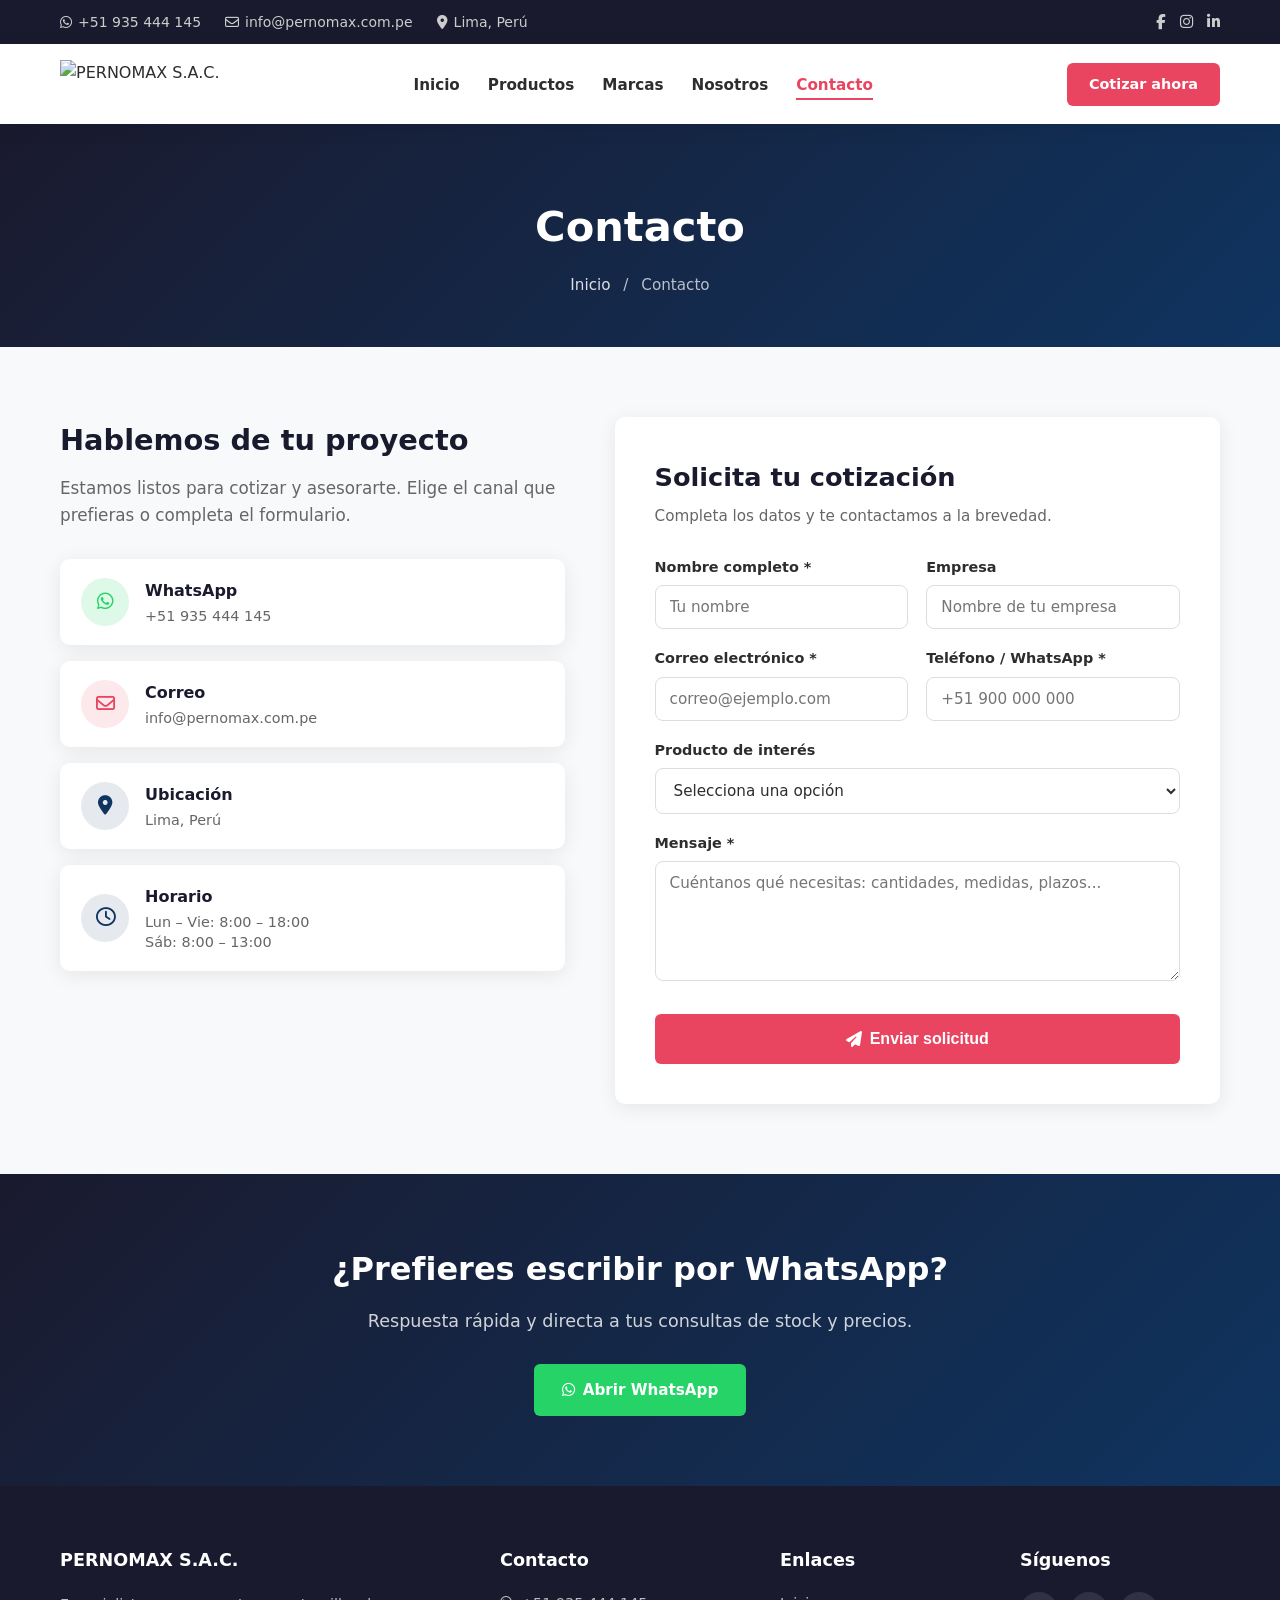
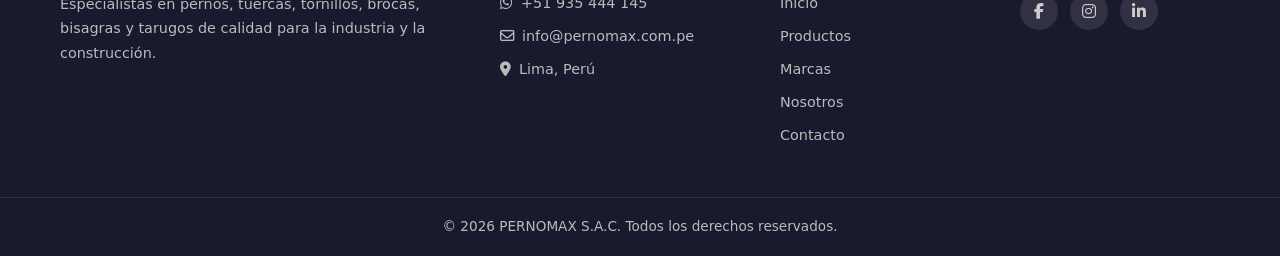
==== pages/contacto.html @ 6897b5e7 "avance del front demostracion" ====
<!DOCTYPE html>
<html lang="es">
<head>
    <meta charset="UTF-8">
    <meta name="viewport" content="width=device-width, initial-scale=1.0">
    <title>Contacto - PERNOMAX S.A.C. | Cotiza pernos, tuercas y fijaciones</title>
    <meta name="description" content="Contáctanos para cotizar pernos, tuercas, tornillos, brocas y fijaciones. WhatsApp, correo o formulario. Lima, Perú.">
    <link rel="stylesheet" href="../css/styles.css">
    <link rel="stylesheet" href="../css/styleContacto.css">
    <link rel="stylesheet" href="https://cdnjs.cloudflare.com/ajax/libs/font-awesome/6.5.1/css/all.min.css">
</head>
<body>

<!-- ==================== TOP BAR ==================== -->
<div class="top-bar">
    <div class="container">
        <div class="top-bar-left">
            <a href="https://wa.me/51935444145" target="_blank"><i class="fab fa-whatsapp"></i> +51 935 444 145</a>
            <a href="mailto:info@pernomax.com.pe"><i class="far fa-envelope"></i> info@pernomax.com.pe</a>
            <span><i class="fas fa-map-marker-alt"></i> Lima, Perú</span>
        </div>
        <div class="top-bar-right">
            <a href="#"><i class="fab fa-facebook-f"></i></a>
            <a href="#"><i class="fab fa-instagram"></i></a>
            <a href="#"><i class="fab fa-linkedin-in"></i></a>
        </div>
    </div>
</div>

<!-- ==================== HEADER ==================== -->
<header class="main-header">
    <div class="container header-inner">
        <a href="../index.html" class="logo">
            <img src="https://via.placeholder.com/220x55/1a1a2e/ffffff?text=PERNOMAX" alt="PERNOMAX S.A.C.">
        </a>
        <nav class="main-nav" id="mainNav">
            <ul>
                <li><a href="../index.html">Inicio</a></li>
                <li><a href="productos.html">Productos</a></li>
                <li><a href="marcas.html">Marcas</a></li>
                <li><a href="nosotros.html">Nosotros</a></li>
                <li><a href="contacto.html" class="active">Contacto</a></li>
            </ul>
        </nav>
        <a href="contacto.html" class="btn-header">Cotizar ahora</a>
        <button class="menu-toggle" id="menuToggle" aria-label="Menú">
            <i class="fas fa-bars"></i>
        </button>
    </div>
</header>

<!-- ==================== PAGE HERO ==================== -->
<section class="page-hero">
    <div class="container">
        <h1>Contacto</h1>
        <p class="breadcrumb">
            <a href="../index.html">Inicio</a> <span>/</span> Contacto
        </p>
    </div>
</section>

<!-- ==================== CONTACTO ==================== -->
<section class="contact-section">
    <div class="container contact-grid">

        <!-- Info lateral -->
        <div class="contact-info">
            <h2>Hablemos de tu proyecto</h2>
            <p>Estamos listos para cotizar y asesorarte. Elige el canal que prefieras o completa el formulario.</p>

            <div class="contact-cards">
                <a href="https://wa.me/51935444145" target="_blank" class="contact-card">
                    <div class="contact-card-icon whatsapp">
                        <i class="fab fa-whatsapp"></i>
                    </div>
                    <div>
                        <h3>WhatsApp</h3>
                        <p>+51 935 444 145</p>
                    </div>
                </a>

                <a href="mailto:info@pernomax.com.pe" class="contact-card">
                    <div class="contact-card-icon email">
                        <i class="far fa-envelope"></i>
                    </div>
                    <div>
                        <h3>Correo</h3>
                        <p>info@pernomax.com.pe</p>
                    </div>
                </a>

                <div class="contact-card">
                    <div class="contact-card-icon location">
                        <i class="fas fa-map-marker-alt"></i>
                    </div>
                    <div>
                        <h3>Ubicación</h3>
                        <p>Lima, Perú</p>
                    </div>
                </div>

                <div class="contact-card">
                    <div class="contact-card-icon hours">
                        <i class="far fa-clock"></i>
                    </div>
                    <div>
                        <h3>Horario</h3>
                        <p>Lun – Vie: 8:00 – 18:00<br>Sáb: 8:00 – 13:00</p>
                    </div>
                </div>
            </div>
        </div>

        <!-- Formulario -->
        <div class="contact-form-wrap">
            <h2>Solicita tu cotización</h2>
            <p class="form-subtitle">Completa los datos y te contactamos a la brevedad.</p>

            <form class="contact-form" id="contactForm" action="#" method="post">
                <div class="form-row">
                    <div class="form-group">
                        <label for="nombre">Nombre completo *</label>
                        <input type="text" id="nombre" name="nombre" required placeholder="Tu nombre">
                    </div>
                    <div class="form-group">
                        <label for="empresa">Empresa</label>
                        <input type="text" id="empresa" name="empresa" placeholder="Nombre de tu empresa">
                    </div>
                </div>

                <div class="form-row">
                    <div class="form-group">
                        <label for="email">Correo electrónico *</label>
                        <input type="email" id="email" name="email" required placeholder="correo@ejemplo.com">
                    </div>
                    <div class="form-group">
                        <label for="telefono">Teléfono / WhatsApp *</label>
                        <input type="tel" id="telefono" name="telefono" required placeholder="+51 900 000 000">
                    </div>
                </div>

                <div class="form-group">
                    <label for="producto">Producto de interés</label>
                    <select id="producto" name="producto">
                        <option value="">Selecciona una opción</option>
                        <option value="clavos">Clavos de acero</option>
                        <option value="bisagras">Bisagras</option>
                        <option value="brocas">Brocas</option>
                        <option value="tarugos">Tarugos</option>
                        <option value="pernos">Pernos y tuercas</option>
                        <option value="tornillos">Tornillos</option>
                        <option value="otro">Otro / varios</option>
                    </select>
                </div>

                <div class="form-group">
                    <label for="mensaje">Mensaje *</label>
                    <textarea id="mensaje" name="mensaje" rows="5" required placeholder="Cuéntanos qué necesitas: cantidades, medidas, plazos..."></textarea>
                </div>

                <button type="submit" class="btn btn-primary btn-submit">
                    <i class="fas fa-paper-plane"></i> Enviar solicitud
                </button>
            </form>
        </div>

    </div>
</section>

<!-- ==================== CTA WHATSAPP ==================== -->
<section class="cta">
    <div class="container">
        <h2>¿Prefieres escribir por WhatsApp?</h2>
        <p>Respuesta rápida y directa a tus consultas de stock y precios.</p>
        <div class="cta-buttons">
            <a href="https://wa.me/51935444145" class="btn btn-whatsapp" target="_blank">
                <i class="fab fa-whatsapp"></i> Abrir WhatsApp
            </a>
        </div>
    </div>
</section>

<!-- ==================== FOOTER ==================== -->
<footer class="main-footer">
    <div class="container footer-grid">
        <div class="footer-col">
            <h4>PERNOMAX S.A.C.</h4>
            <p>Especialistas en pernos, tuercas, tornillos, brocas, bisagras y tarugos de calidad para la industria y la construcción.</p>
        </div>
        <div class="footer-col">
            <h4>Contacto</h4>
            <ul>
                <li><i class="fab fa-whatsapp"></i> +51 935 444 145</li>
                <li><i class="far fa-envelope"></i> info@pernomax.com.pe</li>
                <li><i class="fas fa-map-marker-alt"></i> Lima, Perú</li>
            </ul>
        </div>
        <div class="footer-col">
            <h4>Enlaces</h4>
            <ul>
                <li><a href="../index.html">Inicio</a></li>
                <li><a href="productos.html">Productos</a></li>
                <li><a href="marcas.html">Marcas</a></li>
                <li><a href="nosotros.html">Nosotros</a></li>
                <li><a href="contacto.html">Contacto</a></li>
            </ul>
        </div>
        <div class="footer-col">
            <h4>Síguenos</h4>
            <div class="social-links">
                <a href="#"><i class="fab fa-facebook-f"></i></a>
                <a href="#"><i class="fab fa-instagram"></i></a>
                <a href="#"><i class="fab fa-linkedin-in"></i></a>
            </div>
        </div>
    </div>
    <div class="footer-bottom">
        <div class="container">
            <p>&copy; 2026 PERNOMAX S.A.C. Todos los derechos reservados.</p>
        </div>
    </div>
</footer>

<script>
    const menuToggle = document.getElementById('menuToggle');
    const mainNav = document.getElementById('mainNav');
    menuToggle.addEventListener('click', () => {
        mainNav.classList.toggle('active');
        menuToggle.querySelector('i').classList.toggle('fa-bars');
        menuToggle.querySelector('i').classList.toggle('fa-times');
    });

    // Formulario (demo - sin backend)
    document.getElementById('contactForm').addEventListener('submit', function (e) {
        e.preventDefault();
        alert('¡Gracias! Hemos recibido tu solicitud. Te contactaremos pronto.\n\n(Este es un formulario de demostración. Conecta un backend o servicio como Formspree para enviarlo de verdad.)');
        this.reset();
    });
</script>
</body>
</html>
---- css/styles.css ----
/* ==================== RESET & BASE ==================== */
*, *::before, *::after {
    margin: 0;
    padding: 0;
    box-sizing: border-box;
}

:root {
    --primary: #0f3460;
    --primary-dark: #1a1a2e;
    --accent: #e94560;
    --accent-hover: #c73a52;
    --text: #2d2d2d;
    --text-light: #666;
    --bg-light: #f8f9fa;
    --white: #ffffff;
    --shadow: 0 4px 20px rgba(0, 0, 0, 0.08);
    --radius: 10px;
    --transition: all 0.3s ease;
}

html {
    scroll-behavior: smooth;
}

body {
    font-family: 'Segoe UI', system-ui, -apple-system, sans-serif;
    color: var(--text);
    line-height: 1.6;
    background: var(--white);
}

img {
    max-width: 100%;
    height: auto;
    display: block;
}

a {
    text-decoration: none;
    color: inherit;
    transition: var(--transition);
}

ul {
    list-style: none;
}

.container {
    width: 100%;
    max-width: 1200px;
    margin: 0 auto;
    padding: 0 20px;
}

/* ==================== TOP BAR ==================== */
.top-bar {
    background: var(--primary-dark);
    color: #ccc;
    font-size: 0.875rem;
    padding: 10px 0;
}

.top-bar .container {
    display: flex;
    justify-content: space-between;
    align-items: center;
    flex-wrap: wrap;
    gap: 10px;
}

.top-bar-left {
    display: flex;
    gap: 24px;
    flex-wrap: wrap;
}

.top-bar-left a,
.top-bar-left span {
    display: flex;
    align-items: center;
    gap: 6px;
    color: #ccc;
}

.top-bar-left a:hover {
    color: var(--white);
}

.top-bar-right {
    display: flex;
    gap: 14px;
}

.top-bar-right a {
    color: #ccc;
    font-size: 0.95rem;
}

.top-bar-right a:hover {
    color: var(--accent);
}

/* ==================== HEADER ==================== */
.main-header {
    background: var(--white);
    box-shadow: var(--shadow);
    position: sticky;
    top: 0;
    z-index: 1000;
}

.header-inner {
    display: flex;
    align-items: center;
    justify-content: space-between;
    height: 80px;
    gap: 20px;
    position: relative;
}

.logo img {
    height: 48px;
    width: auto;
}

.main-nav ul {
    display: flex;
    gap: 28px;
}

.main-nav a {
    font-weight: 600;
    font-size: 0.95rem;
    color: var(--text);
    position: relative;
}

.main-nav a:hover,
.main-nav a.active {
    color: var(--accent);
}

.main-nav a.active::after {
    content: '';
    position: absolute;
    bottom: -6px;
    left: 0;
    width: 100%;
    height: 2px;
    background: var(--accent);
}

.btn-header {
    background: var(--accent);
    color: var(--white);
    padding: 10px 22px;
    border-radius: 6px;
    font-weight: 600;
    font-size: 0.9rem;
}

.btn-header:hover {
    background: var(--accent-hover);
}

.menu-toggle {
    display: none;
    background: none;
    border: none;
    font-size: 1.5rem;
    cursor: pointer;
    color: var(--primary-dark);
}

/* ==================== HERO ==================== */
.hero {
    position: relative;
    background: linear-gradient(135deg, #1a1a2e 0%, #0f3460 100%);
    color: var(--white);
    padding: 80px 0;
    overflow: hidden;
}

.hero-overlay {
    position: absolute;
    inset: 0;
    background: radial-gradient(circle at 70% 50%, rgba(233, 69, 96, 0.15), transparent 60%);
    opacity: 1;
}

.hero-content {
    position: relative;
    display: grid;
    grid-template-columns: 1fr 1fr;
    gap: 50px;
    align-items: center;
}

.hero-badge {
    display: inline-block;
    background: rgba(233, 69, 96, 0.2);
    color: var(--accent);
    padding: 6px 14px;
    border-radius: 20px;
    font-size: 0.85rem;
    font-weight: 600;
    margin-bottom: 16px;
    border: 1px solid rgba(233, 69, 96, 0.35);
}

.hero-text h1 {
    font-size: 2.8rem;
    font-weight: 800;
    line-height: 1.2;
    margin-bottom: 18px;
}

.hero-text p {
    font-size: 1.1rem;
    color: rgba(255, 255, 255, 0.85);
    margin-bottom: 30px;
    max-width: 480px;
}

.hero-buttons {
    display: flex;
    gap: 14px;
    flex-wrap: wrap;
}

.hero-image img {
    border-radius: var(--radius);
    box-shadow: 0 20px 50px rgba(0, 0, 0, 0.3);
}

/* ==================== BUTTONS ==================== */
.btn {
    display: inline-flex;
    align-items: center;
    gap: 8px;
    padding: 12px 26px;
    border-radius: 6px;
    font-weight: 600;
    font-size: 0.95rem;
    cursor: pointer;
    transition: var(--transition);
    border: 2px solid transparent;
}

.btn-primary {
    background: var(--accent);
    color: var(--white);
}

.btn-primary:hover {
    background: var(--accent-hover);
    transform: translateY(-2px);
}

.btn-outline {
    background: transparent;
    border-color: var(--white);
    color: var(--white);
}

.btn-outline:hover {
    background: var(--white);
    color: var(--primary-dark);
}

.btn-outline-light {
    background: transparent;
    border-color: var(--white);
    color: var(--white);
}

.btn-outline-light:hover {
    background: var(--white);
    color: var(--primary-dark);
}

.btn-whatsapp {
    background: #25d366;
    color: var(--white);
}

.btn-whatsapp:hover {
    background: #1ebe57;
    transform: translateY(-2px);
}

.btn-sm {
    padding: 8px 18px;
    font-size: 0.85rem;
    background: var(--primary);
    color: var(--white);
}

.btn-sm:hover {
    background: var(--primary-dark);
}

.btn-link {
    color: var(--accent);
    font-weight: 600;
    font-size: 0.9rem;
    display: inline-flex;
    align-items: center;
    gap: 6px;
}

.btn-link:hover {
    gap: 10px;
}

/* ==================== SECTIONS ==================== */
.section-header {
    text-align: center;
    margin-bottom: 50px;
}

.section-header h2 {
    font-size: 2rem;
    font-weight: 800;
    color: var(--primary-dark);
    margin-bottom: 10px;
}

.section-header p {
    color: var(--text-light);
    font-size: 1.05rem;
}

.section-cta {
    text-align: center;
    margin-top: 40px;
}

/* ==================== BENEFITS ==================== */
.benefits {
    padding: 50px 0;
    background: var(--white);
    border-bottom: 1px solid #eee;
}

.benefits-grid {
    display: grid;
    grid-template-columns: repeat(4, 1fr);
    gap: 24px;
}

.benefit-item {
    text-align: center;
    padding: 10px;
}

.benefit-icon {
    width: 56px;
    height: 56px;
    background: rgba(233, 69, 96, 0.1);
    color: var(--accent);
    border-radius: 50%;
    display: flex;
    align-items: center;
    justify-content: center;
    font-size: 1.3rem;
    margin: 0 auto 14px;
}

.benefit-item h3 {
    font-size: 1.05rem;
    font-weight: 700;
    color: var(--primary-dark);
    margin-bottom: 6px;
}

.benefit-item p {
    font-size: 0.88rem;
    color: var(--text-light);
}

/* ==================== CATEGORIES ==================== */
.categories {
    padding: 80px 0;
    background: var(--bg-light);
}

.categories-grid {
    display: grid;
    grid-template-columns: repeat(3, 1fr);
    gap: 28px;
}

.category-card {
    background: var(--white);
    border-radius: var(--radius);
    overflow: hidden;
    box-shadow: var(--shadow);
    transition: var(--transition);
}

.category-card:hover {
    transform: translateY(-6px);
    box-shadow: 0 12px 30px rgba(0, 0, 0, 0.12);
}

.category-img {
    height: 200px;
    overflow: hidden;
}

.category-img img {
    width: 100%;
    height: 100%;
    object-fit: cover;
    transition: transform 0.4s ease;
}

.category-card:hover .category-img img {
    transform: scale(1.06);
}

.category-info {
    padding: 22px;
}

.category-info h3 {
    font-size: 1.2rem;
    font-weight: 700;
    margin-bottom: 8px;
    color: var(--primary-dark);
}

.category-info p {
    color: var(--text-light);
    font-size: 0.9rem;
    margin-bottom: 14px;
}

/* ==================== BRANDS ==================== */
.brands {
    padding: 80px 0;
}

.brands-grid {
    display: grid;
    grid-template-columns: repeat(5, 1fr);
    gap: 20px;
}

.brand-card {
    background: var(--bg-light);
    border-radius: var(--radius);
    padding: 30px 20px;
    text-align: center;
    transition: var(--transition);
    border: 1px solid #eee;
}

.brand-card:hover {
    border-color: var(--accent);
    background: var(--white);
    box-shadow: var(--shadow);
    transform: translateY(-4px);
}

.brand-icon {
    width: 52px;
    height: 52px;
    background: rgba(15, 52, 96, 0.1);
    color: var(--primary);
    border-radius: 50%;
    display: flex;
    align-items: center;
    justify-content: center;
    font-size: 1.25rem;
    margin: 0 auto 14px;
}

.brand-card h3 {
    font-size: 1.15rem;
    font-weight: 800;
    color: var(--primary);
    margin-bottom: 8px;
}

.brand-card p {
    font-size: 0.85rem;
    color: var(--text-light);
    margin-bottom: 16px;
}

/* ==================== ABOUT ==================== */
.about {
    padding: 80px 0;
    background: var(--bg-light);
}

.about-inner {
    display: grid;
    grid-template-columns: 1fr 1fr;
    gap: 50px;
    align-items: center;
}

.about-text h2 {
    font-size: 2rem;
    font-weight: 800;
    color: var(--primary-dark);
    margin-bottom: 16px;
}

.about-text p {
    color: var(--text-light);
    margin-bottom: 22px;
}

.about-list {
    margin-bottom: 28px;
}

.about-list li {
    display: flex;
    align-items: center;
    gap: 10px;
    margin-bottom: 12px;
    font-weight: 500;
}

.about-list i {
    color: var(--accent);
    font-size: 1.1rem;
}

.about-image img {
    border-radius: var(--radius);
    box-shadow: var(--shadow);
}

/* ==================== CTA ==================== */
.cta {
    background: linear-gradient(135deg, #1a1a2e 0%, #0f3460 100%);
    color: var(--white);
    padding: 70px 0;
    text-align: center;
}

.cta h2 {
    font-size: 2rem;
    font-weight: 800;
    margin-bottom: 12px;
}

.cta p {
    color: rgba(255, 255, 255, 0.8);
    margin-bottom: 28px;
    font-size: 1.1rem;
}

.cta-buttons {
    display: flex;
    justify-content: center;
    gap: 16px;
    flex-wrap: wrap;
}

/* ==================== FOOTER ==================== */
.main-footer {
    background: var(--primary-dark);
    color: #bbb;
    padding-top: 60px;
}

.footer-grid {
    display: grid;
    grid-template-columns: 2fr 1.2fr 1fr 1fr;
    gap: 40px;
    padding-bottom: 40px;
}

.footer-col h4 {
    color: var(--white);
    font-size: 1.1rem;
    margin-bottom: 18px;
    font-weight: 700;
}

.footer-col p {
    font-size: 0.9rem;
    line-height: 1.7;
}

.footer-col ul li {
    margin-bottom: 10px;
    font-size: 0.9rem;
    display: flex;
    align-items: center;
    gap: 8px;
}

.footer-col a:hover {
    color: var(--accent);
}

.social-links {
    display: flex;
    gap: 12px;
}

.social-links a {
    width: 38px;
    height: 38px;
    background: rgba(255, 255, 255, 0.1);
    border-radius: 50%;
    display: flex;
    align-items: center;
    justify-content: center;
    color: #ccc;
}

.social-links a:hover {
    background: var(--accent);
    color: var(--white);
}

.footer-bottom {
    border-top: 1px solid rgba(255, 255, 255, 0.1);
    padding: 18px 0;
    text-align: center;
    font-size: 0.85rem;
}

/* ==================== PAGE HERO (páginas internas) ==================== */
.page-hero {
    background: linear-gradient(135deg, #1a1a2e 0%, #0f3460 100%);
    color: var(--white);
    padding: 70px 0 50px;
    text-align: center;
}

.page-hero h1 {
    font-size: 2.6rem;
    font-weight: 800;
    margin-bottom: 12px;
}

.breadcrumb {
    font-size: 0.95rem;
    color: rgba(255, 255, 255, 0.7);
}

.breadcrumb a {
    color: rgba(255, 255, 255, 0.85);
}

.breadcrumb a:hover {
    color: var(--accent);
}

.breadcrumb span {
    margin: 0 8px;
}

/* ==================== RESPONSIVE ==================== */
@media (max-width: 1024px) {
    .categories-grid {
        grid-template-columns: repeat(2, 1fr);
    }

    .brands-grid {
        grid-template-columns: repeat(3, 1fr);
    }

    .benefits-grid {
        grid-template-columns: repeat(2, 1fr);
        gap: 30px;
    }

    .footer-grid {
        grid-template-columns: 1fr 1fr;
    }
}

@media (max-width: 768px) {
    .menu-toggle {
        display: block;
    }

    .main-nav {
        position: absolute;
        top: 80px;
        left: 0;
        right: 0;
        background: var(--white);
        box-shadow: var(--shadow);
        max-height: 0;
        overflow: hidden;
        transition: max-height 0.3s ease;
    }

    .main-nav.active {
        max-height: 320px;
    }

    .main-nav ul {
        flex-direction: column;
        padding: 20px;
        gap: 16px;
    }

    .main-nav a.active::after {
        display: none;
    }

    .btn-header {
        display: none;
    }

    .hero-content {
        grid-template-columns: 1fr;
        text-align: center;
    }

    .hero-text h1 {
        font-size: 2rem;
    }

    .hero-text p {
        margin-left: auto;
        margin-right: auto;
    }

    .hero-buttons {
        justify-content: center;
    }

    .hero-image {
        order: -1;
    }

    .categories-grid {
        grid-template-columns: 1fr;
    }

    .brands-grid {
        grid-template-columns: repeat(2, 1fr);
    }

    .benefits-grid {
        grid-template-columns: 1fr 1fr;
    }

    .about-inner {
        grid-template-columns: 1fr;
    }

    .footer-grid {
        grid-template-columns: 1fr;
        gap: 30px;
    }

    .top-bar-left {
        gap: 12px;
        font-size: 0.8rem;
    }

    .page-hero h1 {
        font-size: 2rem;
    }
}

@media (max-width: 480px) {
    .brands-grid {
        grid-template-columns: 1fr;
    }

    .benefits-grid {
        grid-template-columns: 1fr;
    }

    .hero {
        padding: 50px 0;
    }

    .hero-text h1 {
        font-size: 1.7rem;
    }
}
---- css/styleContacto.css ----
/* ==================== CONTACTO - ESTILOS ESPECÍFICOS ==================== */

.contact-section {
    padding: 70px 0;
    background: var(--bg-light);
}

.contact-grid {
    display: grid;
    grid-template-columns: 1fr 1.2fr;
    gap: 50px;
    align-items: start;
}

.contact-info h2 {
    font-size: 1.8rem;
    font-weight: 800;
    color: var(--primary-dark);
    margin-bottom: 12px;
}

.contact-info > p {
    color: var(--text-light);
    margin-bottom: 30px;
    font-size: 1.05rem;
}

.contact-cards {
    display: flex;
    flex-direction: column;
    gap: 16px;
}

.contact-card {
    display: flex;
    align-items: center;
    gap: 16px;
    background: var(--white);
    padding: 18px 20px;
    border-radius: var(--radius);
    box-shadow: var(--shadow);
    transition: var(--transition);
    border: 1px solid transparent;
}

a.contact-card:hover {
    border-color: var(--accent);
    transform: translateX(4px);
}

.contact-card-icon {
    width: 48px;
    height: 48px;
    border-radius: 50%;
    display: flex;
    align-items: center;
    justify-content: center;
    font-size: 1.2rem;
    flex-shrink: 0;
}

.contact-card-icon.whatsapp {
    background: rgba(37, 211, 102, 0.15);
    color: #25d366;
}

.contact-card-icon.email {
    background: rgba(233, 69, 96, 0.12);
    color: var(--accent);
}

.contact-card-icon.location {
    background: rgba(15, 52, 96, 0.1);
    color: var(--primary);
}

.contact-card-icon.hours {
    background: rgba(15, 52, 96, 0.1);
    color: var(--primary);
}

.contact-card h3 {
    font-size: 1rem;
    font-weight: 700;
    color: var(--primary-dark);
    margin-bottom: 2px;
}

.contact-card p {
    font-size: 0.9rem;
    color: var(--text-light);
    line-height: 1.4;
}

/* Formulario */
.contact-form-wrap {
    background: var(--white);
    border-radius: var(--radius);
    padding: 40px;
    box-shadow: var(--shadow);
}

.contact-form-wrap h2 {
    font-size: 1.6rem;
    font-weight: 800;
    color: var(--primary-dark);
    margin-bottom: 6px;
}

.form-subtitle {
    color: var(--text-light);
    margin-bottom: 28px;
    font-size: 0.95rem;
}

.form-row {
    display: grid;
    grid-template-columns: 1fr 1fr;
    gap: 18px;
}

.form-group {
    margin-bottom: 18px;
}

.form-group label {
    display: block;
    font-weight: 600;
    font-size: 0.9rem;
    color: var(--text);
    margin-bottom: 6px;
}

.form-group input,
.form-group select,
.form-group textarea {
    width: 100%;
    padding: 12px 14px;
    border: 1px solid #ddd;
    border-radius: 8px;
    font-size: 0.95rem;
    font-family: inherit;
    color: var(--text);
    background: var(--white);
    transition: var(--transition);
}

.form-group input:focus,
.form-group select:focus,
.form-group textarea:focus {
    outline: none;
    border-color: var(--accent);
    box-shadow: 0 0 0 3px rgba(233, 69, 96, 0.15);
}

.form-group textarea {
    resize: vertical;
    min-height: 120px;
}

.btn-submit {
    width: 100%;
    justify-content: center;
    padding: 14px 26px;
    font-size: 1rem;
    margin-top: 8px;
}

/* Responsive */
@media (max-width: 900px) {
    .contact-grid {
        grid-template-columns: 1fr;
        gap: 40px;
    }

    .contact-form-wrap {
        padding: 28px 22px;
    }
}

@media (max-width: 600px) {
    .form-row {
        grid-template-columns: 1fr;
        gap: 0;
    }
}
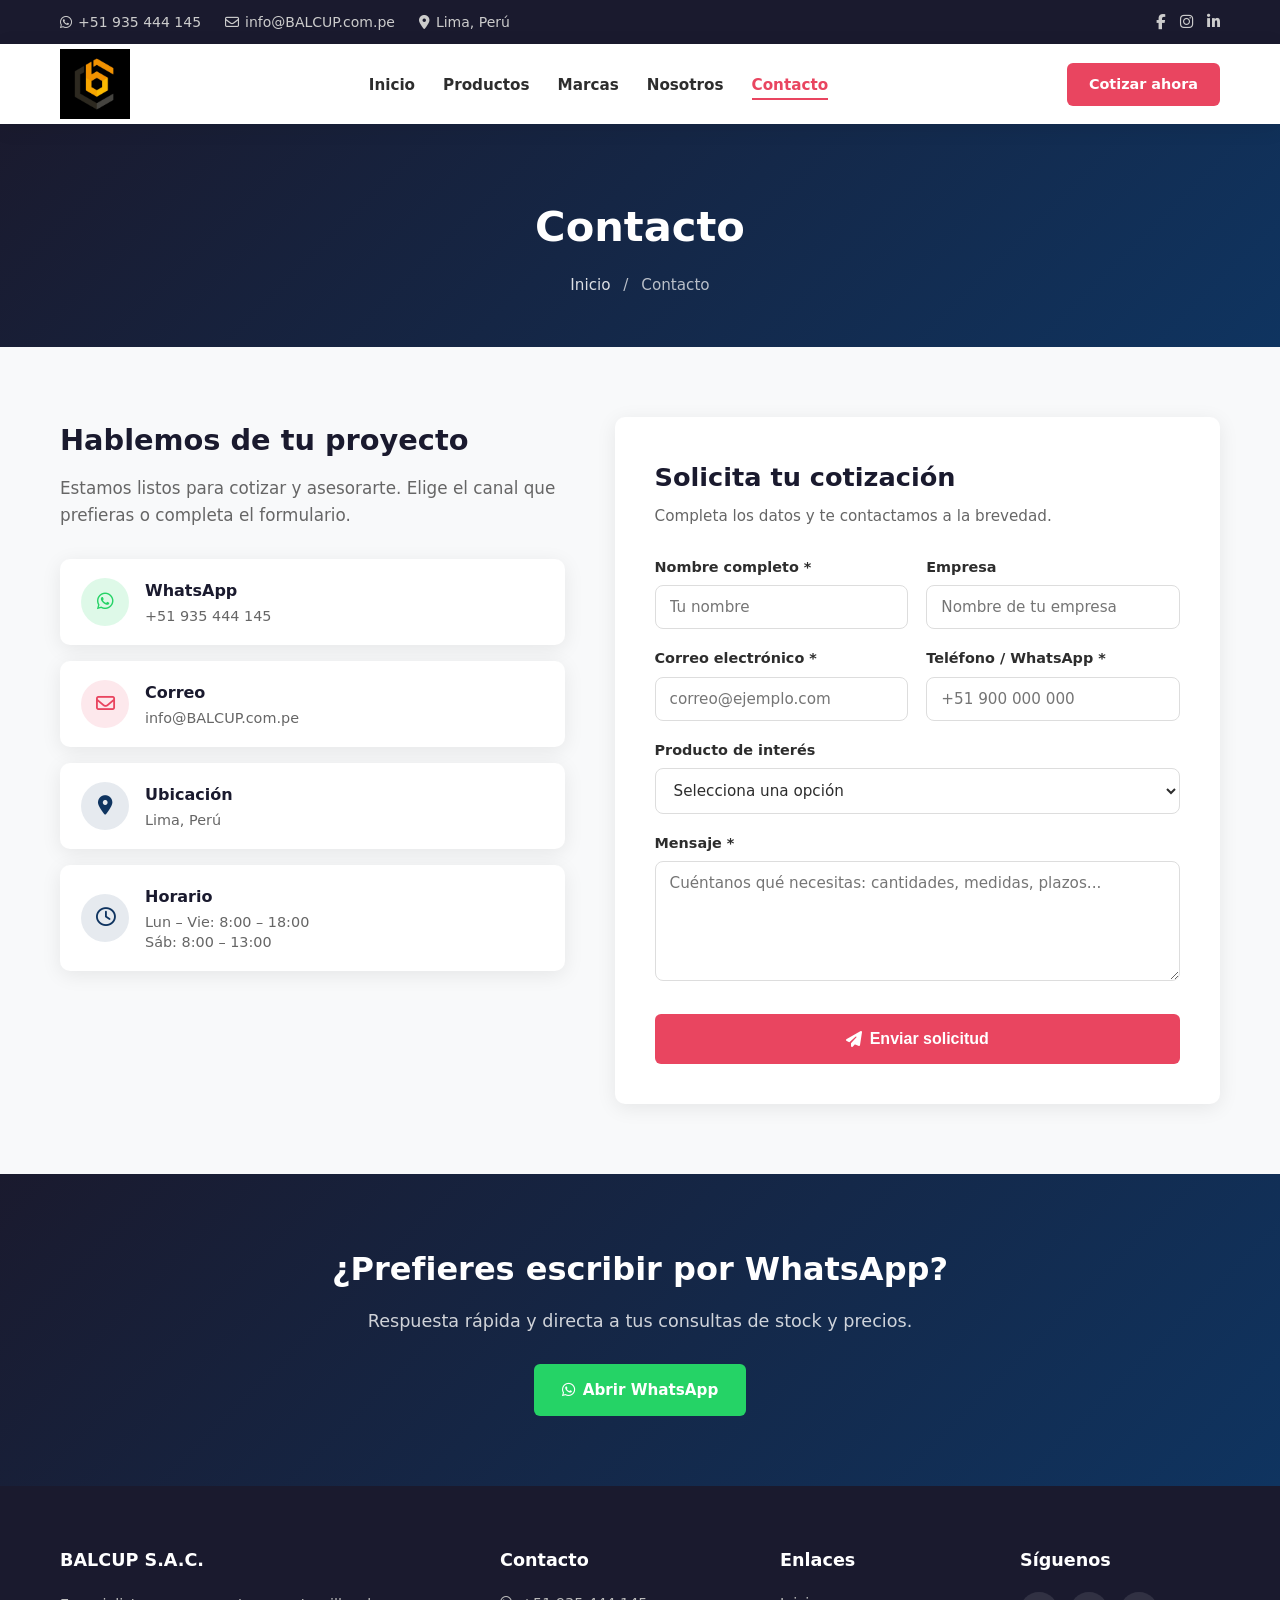
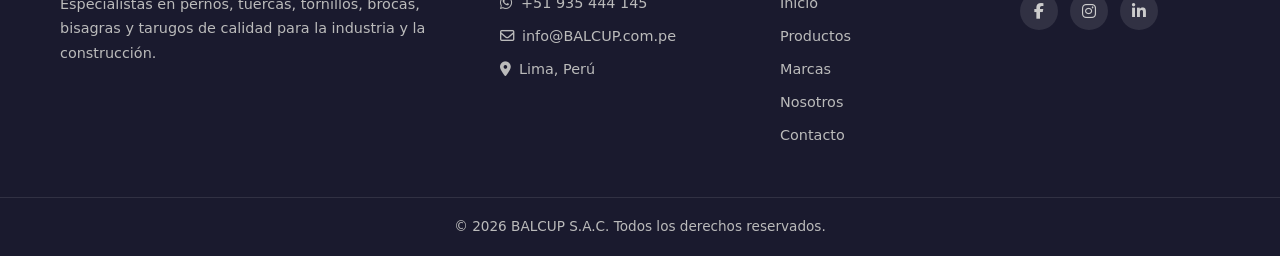
==== commit ab802a66: "agregando imagenes" ====
--- a/pages/contacto.html
+++ b/pages/contacto.html
@@ -3,7 +3,7 @@
 <head>
     <meta charset="UTF-8">
     <meta name="viewport" content="width=device-width, initial-scale=1.0">
-    <title>Contacto - PERNOMAX S.A.C. | Cotiza pernos, tuercas y fijaciones</title>
+    <title>Contacto - BALCUP S.A.C. | Cotiza pernos, tuercas y fijaciones</title>
     <meta name="description" content="Contáctanos para cotizar pernos, tuercas, tornillos, brocas y fijaciones. WhatsApp, correo o formulario. Lima, Perú.">
     <link rel="stylesheet" href="../css/styles.css">
     <link rel="stylesheet" href="../css/styleContacto.css">
@@ -16,7 +16,7 @@
     <div class="container">
         <div class="top-bar-left">
             <a href="https://wa.me/51935444145" target="_blank"><i class="fab fa-whatsapp"></i> +51 935 444 145</a>
-            <a href="mailto:info@pernomax.com.pe"><i class="far fa-envelope"></i> info@pernomax.com.pe</a>
+            <a href="mailto:info@BALCUP.com.pe"><i class="far fa-envelope"></i> info@BALCUP.com.pe</a>
             <span><i class="fas fa-map-marker-alt"></i> Lima, Perú</span>
         </div>
         <div class="top-bar-right">
@@ -31,7 +31,7 @@
 <header class="main-header">
     <div class="container header-inner">
         <a href="../index.html" class="logo">
-            <img src="https://via.placeholder.com/220x55/1a1a2e/ffffff?text=PERNOMAX" alt="PERNOMAX S.A.C.">
+            <img src="../img/logo.jpg" alt="BALCUP S.A.C.">
         </a>
         <nav class="main-nav" id="mainNav">
             <ul>
@@ -79,13 +79,13 @@
                     </div>
                 </a>
 
-                <a href="mailto:info@pernomax.com.pe" class="contact-card">
+                <a href="mailto:info@BALCUP.com.pe" class="contact-card">
                     <div class="contact-card-icon email">
                         <i class="far fa-envelope"></i>
                     </div>
                     <div>
                         <h3>Correo</h3>
-                        <p>info@pernomax.com.pe</p>
+                        <p>info@BALCUP.com.pe</p>
                     </div>
                 </a>
 
@@ -184,14 +184,14 @@
 <footer class="main-footer">
     <div class="container footer-grid">
         <div class="footer-col">
-            <h4>PERNOMAX S.A.C.</h4>
+            <h4>BALCUP S.A.C.</h4>
             <p>Especialistas en pernos, tuercas, tornillos, brocas, bisagras y tarugos de calidad para la industria y la construcción.</p>
         </div>
         <div class="footer-col">
             <h4>Contacto</h4>
             <ul>
                 <li><i class="fab fa-whatsapp"></i> +51 935 444 145</li>
-                <li><i class="far fa-envelope"></i> info@pernomax.com.pe</li>
+                <li><i class="far fa-envelope"></i> info@BALCUP.com.pe</li>
                 <li><i class="fas fa-map-marker-alt"></i> Lima, Perú</li>
             </ul>
         </div>
@@ -216,7 +216,7 @@
     </div>
     <div class="footer-bottom">
         <div class="container">
-            <p>&copy; 2026 PERNOMAX S.A.C. Todos los derechos reservados.</p>
+            <p>&copy; 2026 BALCUP S.A.C. Todos los derechos reservados.</p>
         </div>
     </div>
 </footer>
--- a/css/styles.css
+++ b/css/styles.css
@@ -120,7 +120,7 @@
 }
 
 .logo img {
-    height: 48px;
+    height: 70px;
     width: auto;
 }
 
